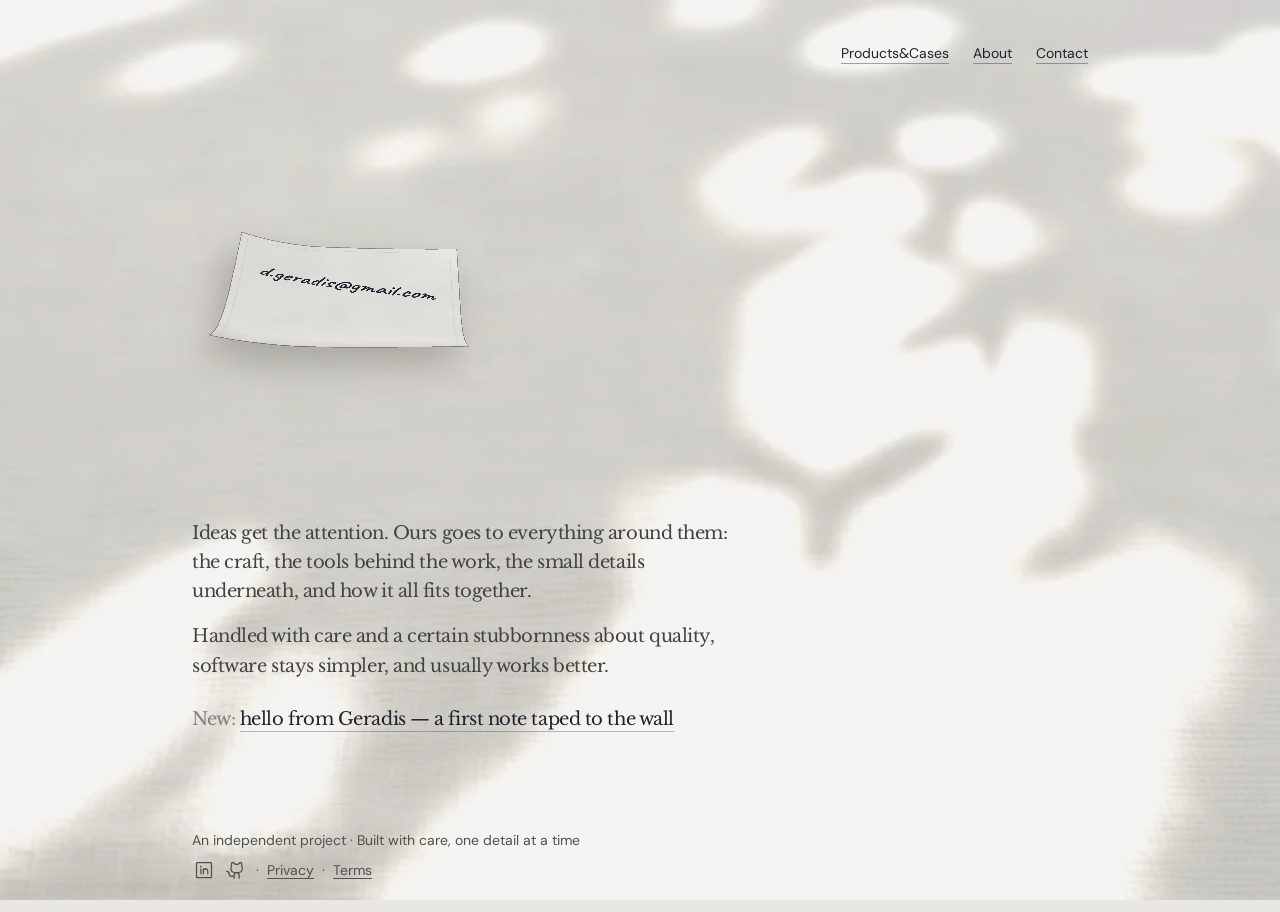
==== index.html @ 7a2f4937 "Update index.html" ====
<!DOCTYPE html>
<html lang="en">
<head>
  <meta charset="utf-8">
  <meta name="viewport" content="width=device-width, initial-scale=1, viewport-fit=cover">
  <meta name="color-scheme" content="light">
  <meta name="description" content="Geradis — an independent project. Our interest is in everything around the idea: the craft, the tools, the details underneath, and how it all fits together.">
  <title>Geradis</title>
  <meta property="og:title" content="Geradis">
  <meta property="og:description" content="An independent project. Our interest is in everything around the idea: the craft, the tools, the details underneath, and how it all fits together.">
  <meta property="og:type" content="website">
  <meta property="og:site_name" content="Geradis">
  <meta property="og:image" content="assets/img/ogimage.png">
  <meta property="og:image:width" content="1200">
  <meta property="og:image:height" content="630">
  <meta name="twitter:card" content="summary_large_image">
  <meta name="twitter:title" content="Geradis">
  <meta name="twitter:description" content="An independent project. Our interest is in everything around the idea: the craft, the tools, the details underneath, and how it all fits together.">
  <meta name="twitter:image" content="assets/img/ogimage.png">
  <link rel="icon" href="favicon.ico" sizes="16x16 32x48">
  <link rel="icon" href="assets/img/favicon-32.png" sizes="32x32">
  <link rel="icon" href="assets/img/favicon-16.png" sizes="16x16">
  <link rel="apple-touch-icon" href="assets/img/apple-touch-icon.png" sizes="180x180">
  <link rel="preload" as="image" href="assets/img/cloth.webp">
  <style>
    /* ---------- Fonts (self-hosted) ---------- */
    @font-face { font-family: 'DM Sans'; src: url('assets/fonts/dm-sans-400.woff2') format('woff2'); font-weight: 400; font-style: normal; font-display: swap; }
    @font-face { font-family: 'DM Sans'; src: url('assets/fonts/dm-sans-500.woff2') format('woff2'); font-weight: 500; font-style: normal; font-display: swap; }
    @font-face { font-family: 'DM Sans'; src: url('assets/fonts/dm-sans-600.woff2') format('woff2'); font-weight: 600; font-style: normal; font-display: swap; }
    @font-face { font-family: 'DM Sans'; src: url('assets/fonts/dm-sans-700.woff2') format('woff2'); font-weight: 700; font-style: normal; font-display: swap; }
    @font-face { font-family: 'Libre Baskerville'; src: url('assets/fonts/libre-baskerville-400.woff2') format('woff2'); font-weight: 400; font-style: normal; font-display: swap; }
    @font-face { font-family: 'Libre Baskerville'; src: url('assets/fonts/libre-baskerville-700.woff2') format('woff2'); font-weight: 700; font-style: normal; font-display: swap; }
    @font-face { font-family: 'Caveat'; src: url('assets/fonts/caveat-600.woff2') format('woff2'); font-weight: 600; font-style: normal; font-display: swap; }
    @font-face { font-family: 'Caveat'; src: url('assets/fonts/caveat-700.woff2') format('woff2'); font-weight: 700; font-style: normal; font-display: swap; }

    /* ---------- Theme tokens ---------- */
    :root {
      --ink: #1c252d;
      --muted: #41453f;
      --fine: #4e524b;
      --link: #185ba2;
      --surface: #e9e7e2;
      --sans: 'DM Sans', -apple-system, system-ui, sans-serif;
      --serif: 'Libre Baskerville', Georgia, serif;
      --hand: 'Caveat', 'Segoe Script', cursive;
    }
    /* ---------- Base ---------- */
    * { box-sizing: border-box; margin: 0; padding: 0; }
    html { height: 100%; }
    body {
      min-height: 100dvh;
      font-family: var(--sans);
      color: var(--ink);
      background: var(--surface);
      -webkit-font-smoothing: antialiased;
    }
    .sr-only {
      position: absolute; width: 1px; height: 1px; padding: 0; margin: -1px;
      overflow: hidden; clip: rect(0 0 0 0); white-space: nowrap; border: 0;
    }

    /* ---------- Wall background ---------- */
    .wall-bg {
      position: fixed; inset: 0; z-index: -1;
      background: var(--surface);
      opacity: 0;
      transition: opacity 2.4s ease-in-out;
    }
    body.ready .wall-bg { opacity: 1; }
    .wall-img {
      position: absolute; inset: 0; width: 100%; height: 100%;
      object-fit: cover; object-position: 50% center;
      filter: blur(.5px);
      animation: wall-drift 46s ease-in-out infinite alternate;
    }
    .wall-tint {
      position: absolute; inset: 0;
      background: linear-gradient(rgba(255, 252, 246, .15), rgba(255, 252, 246, .15));
    }
    @keyframes wall-drift {
      from { transform: scale(1.015); }
      to { transform: scale(1.055); }
    }
    @media (prefers-reduced-motion: reduce) {
      .wall-bg { transition: none; opacity: 1; }
      .wall-img { animation: none; }
    }

    /* ---------- Page frame ---------- */
    .page {
      display: flex; flex-direction: column; min-height: 100dvh;
      width: min(1172px, 70%); margin: 0 auto;
      padding-bottom: max(30px, env(safe-area-inset-bottom));
    }
    header { padding-top: max(32px, env(safe-area-inset-top)); }
    nav { display: flex; justify-content: flex-end; align-items: center; gap: 24px; font-size: 14px; }

    /* animated underline links */
    .animated-link {
      color: inherit; text-decoration: none;
      display: inline-flex; min-height: 44px; align-items: center;
    }
    .animated-link > span:first-child {
      padding-bottom: 2px;
      background-image: linear-gradient(currentColor, currentColor),
                        linear-gradient(color-mix(in srgb, currentColor 40%, transparent), color-mix(in srgb, currentColor 40%, transparent));
      background-size: 0% 1px, 100% 1px;
      background-position: right bottom, right bottom;
      background-repeat: no-repeat;
      transition: background-size .25s ease, background-position .25s ease;
    }
    .animated-link:hover > span:first-child, .animated-link:focus-visible > span:first-child {
      background-size: 100% 1px, 100% 1px;
      background-position: left bottom, left bottom;
    }
    .animated-link:focus-visible { outline: 2px solid var(--link); outline-offset: 4px; }

    main { margin: auto 0; padding: 96px 0; }

    /* ---------- Napkin (WebGL procedural cloth) ---------- */
    .napkin {
      position: relative;
      display: block;
      width: clamp(267.3px, 21.8vw, 366.3px);
      aspect-ratio: 1;
      margin: 0 0 clamp(48px, 7.5vh, 80px) 12px;
      padding: 0;
      border: 0;
      background: none;
      font: inherit;
      cursor: grab;
      -webkit-tap-highlight-color: transparent;
    }
    .napkin:active { cursor: grabbing; }
    .napkin:focus-visible { outline: 2px solid var(--link); outline-offset: 4px; }
    .napkin-canvas {
      position: absolute; inset: 0;
      width: 100%; height: 100%;
      display: block;
      opacity: 0;
      transition: opacity .8s ease;
      filter: drop-shadow(-10px 16px 18px rgba(48, 42, 36, .26));
    }
    .napkin[data-scene="ready"] .napkin-canvas { opacity: 1; }
    .napkin-fallback {
      display: none;
      position: absolute; inset: 8%;
      background: #f7f4ec;
      box-shadow: -10px 14px 22px rgba(48, 42, 36, .18);
      font-family: var(--hand);
      font-weight: 600;
      font-size: 30px;
      color: #241f1c;
      place-items: center;
      text-align: center;
      line-height: 1.1;
    }
    .napkin[data-scene="unavailable"] .napkin-fallback { display: grid; }
    .napkin-tooltip {
      position: absolute;
      left: 50%;
      top: calc(100% + 6px);
      transform: translate(-50%, 0) scale(0.94);
      transform-origin: 50% 0;
      opacity: 0;
      pointer-events: none;
      white-space: nowrap;
      background: rgba(28, 25, 22, .92);
      color: #faf7f2;
      font-family: -apple-system, 'Segoe UI', Roboto, 'Helvetica Neue', Arial, sans-serif;
      font-size: 12px;
      line-height: 1;
      padding: 5px 8px;
      border-radius: 4px;
      transition: transform .18s ease, opacity .18s ease;
      z-index: 5;
    }
    .napkin-tooltip.show { transform: translate(-50%, 0) scale(1); opacity: 1; }
    
    /* Contact — копирование email + тултип */
    #contact-copy { position: relative; }
    .contact-tooltip {
      position: absolute;
      top: calc(100% + 6px);
      right: 0;
      transform: translateY(-4px) scale(0.94);
      transform-origin: 100% 0;
      opacity: 0;
      pointer-events: none;
      white-space: nowrap;
      background: rgba(28, 25, 22, .92);
      color: #faf7f2;
      font-family: -apple-system, 'Segoe UI', Roboto, 'Helvetica Neue', Arial, sans-serif;
      font-size: 12px;
      line-height: 1;
      padding: 5px 8px;
      border-radius: 4px;
      transition: transform .18s ease, opacity .18s ease;
      z-index: 5;
    }
    .contact-tooltip.show { transform: translateY(0) scale(1); opacity: 1; }

    /* ---------- Intro ---------- */
    .intro {
      max-width: 550px;
      font-family: var(--serif);
      font-size: 16px; line-height: 1.625; letter-spacing: -.025em;
      color: var(--muted);
      display: grid; gap: 16px;
      text-wrap: pretty;
    }
    /* .lead-off — верхний абзац скрыт, но его место зарезервировано: нижний абзац не сдвигается */
    .intro > .lead-off { visibility: hidden; }
    .new-line {
      margin-top: 24px; max-width: 32rem;
      font-family: var(--serif);
      font-size: 16px; line-height: 1.625; letter-spacing: -.025em;
      color: var(--ink);
    }
    .new-label { opacity: .5; }
    .reveal-link {
      color: var(--ink); text-decoration: none;
      padding-bottom: 2px;
      background-image: linear-gradient(currentColor, currentColor),
                        linear-gradient(color-mix(in srgb, currentColor 30%, transparent), color-mix(in srgb, currentColor 30%, transparent));
      background-size: 0% 1px, 100% 1px;
      background-position: right bottom, right bottom;
      background-repeat: no-repeat;
      -webkit-box-decoration-break: clone; box-decoration-break: clone;
      transition: background-size .2s ease, background-position .2s ease;
    }
    .reveal-link:hover, .reveal-link:focus-visible {
      background-size: 100% 1px, 100% 1px;
      background-position: left bottom, left bottom;
    }
    .reveal-link:focus-visible { outline: 2px solid var(--link); outline-offset: 4px; }

    /* ---------- Footer ---------- */
    footer { font-size: 12px; color: var(--fine); }
    .footer-line { max-width: 900px; line-height: 1.45; text-wrap: pretty; }
    .footer-links {
      margin-top: 8px; display: flex; flex-wrap: wrap; align-items: center;
      column-gap: 8px; row-gap: 4px; line-height: 1.45;
    }
    .social { display: flex; align-items: center; gap: 8px; }
    .social a {
      display: inline-flex; width: 24px; height: 24px;
      align-items: center; justify-content: center;
      color: inherit; transition: color .2s ease;
    }
    .social a:hover { color: var(--link); }
    .social a:focus-visible { outline: 2px solid var(--link); outline-offset: 2px; border-radius: 3px; }
    .social svg { width: 20px; height: 20px; }
    .footer-links a { color: inherit; text-underline-offset: 3px; -webkit-tap-highlight-color: transparent; }
    .footer-links a:hover { text-decoration: underline; }
    .footer-links a:focus-visible { outline: 2px solid var(--link); outline-offset: 4px; border-radius: 3px; }
    .sep { user-select: none; }

    /* ---------- Mobile ---------- */
    @media (max-width: 700px) {
      .page {
        width: auto;
        margin-left: max(26px, env(safe-area-inset-left));
        margin-right: max(26px, env(safe-area-inset-right));
      }
      main { padding: 128px 0; }
      .napkin { width: 267.3px; margin-left: 5px; margin-bottom: 52px; }
    }
    @media (min-width: 640px) {
      .intro, .new-line { font-size: 18px; }
      footer { font-size: 14px; }
    }
  </style>
</head>
<body>
  <div class="wall-bg" aria-hidden="true">
    <img class="wall-img" src="assets/img/cloth.webp" alt="">
    <div class="wall-tint"></div>
  </div>

  <div class="page">
    <header>
      <nav aria-label="Main navigation">
        <a class="animated-link" href="#products"><span>Products&amp;Cases</span></a>
        <a class="animated-link" href="#about"><span>About</span></a>
        <a class="animated-link" href="#" id="contact-copy" aria-label="Скопировать d.geradis@gmail.com в буфер обмена">
          <span>Contact</span>
          <span class="contact-tooltip" role="status" aria-live="polite">email скопирован в буфер обмена</span></a>
      </nav>
    </header>

    <main>
      <h1 class="sr-only">Geradis</h1>
      <button class="napkin" id="napkin" type="button" aria-label="Geradis, handwritten on a white napkin on the table — activate to copy d.geradis@gmail.com">
        <canvas class="napkin-canvas" aria-hidden="true"></canvas>
        <span class="napkin-fallback" aria-hidden="true"><span>d.geradis<br>@gmail.com</span></span>
        <span class="napkin-tooltip" role="status" aria-live="polite">email скопирован в буфер обмена</span>
      </button>

      <div class="intro">
        <p>Ideas get the attention. Ours goes to everything around them: the craft, the tools behind the work, the small details underneath, and how it all fits together.</p>
        <p>Handled with care and a certain stubbornness about quality, software stays simpler, and usually works better.</p>
      </div>
      <p class="new-line">
        <span class="new-label">New:</span>
        <a class="reveal-link" href="#">hello from Geradis — a first note taped to the wall</a>
      </p>
    </main>

    <footer>
      <p class="footer-line">
        <span>An independent project</span><span class="sep" aria-hidden="true">&nbsp;·&nbsp;</span><span>Built with care, one detail at a time</span>
      </p>
      <div class="footer-links">
        <div class="social">
          <a href="#" aria-label="LinkedIn" title="LinkedIn">
            <svg viewBox="0 0 256 256" fill="currentColor" aria-hidden="true" focusable="false"><path d="M216,24H40A16,16,0,0,0,24,40V216a16,16,0,0,0,16,16H216a16,16,0,0,0,16-16V40A16,16,0,0,0,216,24Zm0,192H40V40H216V216ZM96,112v64a8,8,0,0,1-16,0V112a8,8,0,0,1,16,0Zm88,28v36a8,8,0,0,1-16,0V140a20,20,0,0,0-40,0v36a8,8,0,0,1-16,0V112a8,8,0,0,1,15.79-1.78A36,36,0,0,1,184,140ZM100,84A12,12,0,1,1,88,72,12,12,0,0,1,100,84Z"/></svg>
          </a>
          <a href="#" aria-label="GitHub" title="GitHub">
            <svg viewBox="0 0 256 256" fill="currentColor" aria-hidden="true" focusable="false"><path d="M208.31,75.68A59.78,59.78,0,0,0,202.93,28,8,8,0,0,0,196,24a59.75,59.75,0,0,0-48,24H124A59.75,59.75,0,0,0,76,24a8,8,0,0,0-6.93,4,59.78,59.78,0,0,0-5.38,47.68A58.14,58.14,0,0,0,56,104v8a56.06,56.06,0,0,0,48.44,55.47A39.8,39.8,0,0,0,96,192v8H72a24,24,0,0,1-24-24A40,40,0,0,0,8,136a8,8,0,0,0,0,16,24,24,0,0,1,24,24,40,40,0,0,0,40,40H96v16a8,8,0,0,0,16,0V192a24,24,0,0,1,48,0v40a8,8,0,0,0,16,0V192a39.8,39.8,0,0,0-8.44-24.53A56.06,56.06,0,0,0,216,112v-8A58.14,58.14,0,0,0,208.31,75.68ZM200,112a40,40,0,0,1-40,40H112a40,40,0,0,1-40-40v-8a41.74,41.74,0,0,1,6.9-22.48A8,8,0,0,0,80,73.83a43.81,43.81,0,0,1,.79-33.58,43.88,43.88,0,0,1,32.32,20.06A8,8,0,0,0,119.82,64h32.35a8,8,0,0,0,6.74-3.69,43.87,43.87,0,0,1,32.32-20.06A43.81,43.81,0,0,1,192,73.83a8.09,8.09,0,0,0,1,7.65A41.72,41.72,0,0,1,200,104Z"/></svg>
          </a>
        </div>
        <span class="sep" aria-hidden="true">·</span>
        <a href="#">Privacy</a>
        <span class="sep" aria-hidden="true">·</span>
        <a href="#">Terms</a>
      </div>
    </footer>
  </div>

  <script>
    // Reveal the wall scene once the page is ready.
    window.addEventListener('load', () => document.body.classList.add('ready'));
    setTimeout(() => document.body.classList.add('ready'), 1200); // fallback

    // Hidden channel.
    console.log(
      '%c      ██████╗     \n' +
      '     ██╔════╝     \n' +
      '     ██║  ███╗    \n' +
      '     ██║   ██║    \n' +
      '     ╚██████╔╝    \n' +
      '      ╚═════╝     \n' +
      '%c\n' +
      'GERADIS // hidden channel\n\n' +
      '> You found the note behind the wallpaper.\n\n' +
      'Curious about craft, tools, and details?\n' +
      'Say hi: d.geradis@gmail.com\n' +
      'Extra credit if you bring something you built.\n',
      'color: #b8862b; font-family: monospace; font-size: 14px; line-height: 1;',
      'font-family: monospace; font-size: 12px;'
    );

    // Napkin — faithful port of the unreallabs wall-note physics (Rc in scene.js):
    // two-layer gust scheduler + bend/twist/poke damped springs + CPU cantilever
    // vertex deformation (48x32 grid, computeVertexNormals each frame).
    (() => {
      const btn = document.getElementById('napkin');
      const canvas = btn && btn.querySelector('.napkin-canvas');
      const tip = btn && btn.querySelector('.napkin-tooltip');
      if (!btn || !canvas || !tip) return;

      const EMAIL = 'd.geradis@gmail.com';
      const reduceMotion = window.matchMedia('(prefers-reduced-motion: reduce)').matches;
      const gl = canvas.getContext('webgl', { alpha: true, antialias: true, premultipliedAlpha: false });
      if (!gl) { btn.dataset.scene = 'unavailable'; return; }

      try {
        // ---- shaders --------------------------------------------------------
        const VERT = `
          uniform mat4 uMVP;
          uniform mat4 uModel;
          attribute vec3 aPos;
          attribute vec2 aUv;
          attribute vec3 aNrm;
          varying vec2 vUv;
          varying vec3 vNormal;
          varying float vHeight;
          void main() {
            vUv = aUv;
            vHeight = aPos.z;
            vec3 n = normalize(vec3(aNrm.x / 1.30, aNrm.y, aNrm.z)); // компенсация растяжения по x
            vNormal = normalize(mat3(uModel) * n);
            vec3 pos = aPos;
            pos.x *= 1.30; // компенсация ракурса: салфетка квадратная
            gl_Position = uMVP * vec4(pos, 1.0);
          }
        `;
        const FRAG = `
          precision highp float;
          uniform sampler2D uText;
          uniform vec3 uLight;
          varying vec2 vUv;
          varying vec3 vNormal;
          varying float vHeight;

          float hash(vec2 p) { return fract(sin(dot(p, vec2(127.1, 311.7))) * 43758.5453); }
          float vnoise(vec2 p) {
            vec2 i = floor(p), f = fract(p);
            vec2 q = f * f * (3.0 - 2.0 * f);
            return mix(mix(hash(i), hash(i + vec2(1.0, 0.0)), q.x),
                       mix(hash(i + vec2(0.0, 1.0)), hash(i + vec2(1.0, 1.0)), q.x), q.y);
          }

          void main() {
            vec3 base = vec3(0.972, 0.966, 0.952);
            // плотная бумага: плавные разводы волокон — сглаженный шум без сетки
            // (высокочастотные «нити» sin(850) алиасили и выглядели как тюль)
            base *= 0.982 + 0.020 * vnoise(vUv * 6.5) + 0.013 * vnoise(vUv * 16.0 + 37.2);
            base -= 0.008 * vnoise(vUv * 90.0 + 11.3);
            // подшитый край с одной строчкой
            float ed = min(min(vUv.x, 1.0 - vUv.x), min(vUv.y, 1.0 - vUv.y));
            base *= 1.0 - 0.07 * smoothstep(0.0022, 0.0008, abs(ed - 0.033));
            // освещение
            vec3 N = normalize(vNormal);
            vec3 L = normalize(uLight);
            float diff = max(dot(N, L), 0.0);
            float shade = 0.60 + 0.34 * diff + 0.10 * clamp(vHeight * 8.0, -0.6, 0.6);
            vec3 col = base * shade;
            col += vec3(0.02) * pow(max(dot(reflect(-L, N), vec3(0.0, 0.0, 1.0)), 0.0), 24.0);
            // рукописный текст
            vec4 ink = texture2D(uText, vUv);
            col = mix(col, ink.rgb, ink.a);
            gl_FragColor = vec4(col, 1.0);
          }
        `;
        function compile(type, src) {
          const s = gl.createShader(type);
          gl.shaderSource(s, src);
          gl.compileShader(s);
          if (!gl.getShaderParameter(s, gl.COMPILE_STATUS)) throw new Error(gl.getShaderInfoLog(s));
          return s;
        }
        const prog = gl.createProgram();
        gl.attachShader(prog, compile(gl.VERTEX_SHADER, VERT));
        gl.attachShader(prog, compile(gl.FRAGMENT_SHADER, FRAG));
        gl.linkProgram(prog);
        if (!gl.getProgramParameter(prog, gl.LINK_STATUS)) throw new Error(gl.getProgramInfoLog(prog));
        gl.useProgram(prog);

        // ---- геометрия: сетка 48x32, как PlaneGeometry(1,1,48,32) в оригинале --
        const NX = 48, NY = 32;
        const V = (NX + 1) * (NY + 1);
        const T = new Float32Array(V * 2);   // координаты покоя
        const UV = new Float32Array(V * 2);
        let k = 0;
        for (let j = 0; j <= NY; j++) {
          for (let i = 0; i <= NX; i++) {
            const x = i / NX - 0.5, y = 0.5 - j / NY;
            T[k] = x; UV[k++] = x + 0.5;
            T[k] = y; UV[k++] = y + 0.5;
          }
        }
        const idx = new Uint16Array(NX * NY * 6);
        k = 0;
        for (let j = 0; j < NY; j++) {
          for (let i = 0; i < NX; i++) {
            const a = j * (NX + 1) + i, b = a + 1, c = a + NX + 1, d = c + 1;
            idx[k++] = a; idx[k++] = c; idx[k++] = b;
            idx[k++] = b; idx[k++] = c; idx[k++] = d;
          }
        }
        // микрорельеф покоя: гладкий value-noise ±0.008 — лежащая ткань не бывает
        // идеально плоской, но и не держит замороженных завитков (как на оригинале:
        // покой почти плоский, вся динамика — в порывах)
        const RZ = new Float32Array(V);
        {
          const hsh = (ix, iy) => { const n = Math.sin(ix * 127.1 + iy * 311.7) * 43758.5453; return n - Math.floor(n); };
          for (let v = 0; v < V; v++) {
            const gx = (T[v * 2] + 0.5) * 2.4, gy = (T[v * 2 + 1] + 0.5) * 2.4;
            const ix = Math.floor(gx), iy = Math.floor(gy);
            const fx = gx - ix, fy = gy - iy;
            const sx = fx * fx * (3 - 2 * fx), sy = fy * fy * (3 - 2 * fy);
            const a00 = hsh(ix, iy), a10 = hsh(ix + 1, iy), a01 = hsh(ix, iy + 1), a11 = hsh(ix + 1, iy + 1);
            const n1 = a00 + (a10 - a00) * sx + (a01 - a00) * sy + (a00 - a10 - a01 + a11) * sx * sy;
            const gx2 = (T[v * 2] + 0.5) * 5.3, gy2 = (T[v * 2 + 1] + 0.5) * 5.3;
            const ix2 = Math.floor(gx2), iy2 = Math.floor(gy2);
            const fx2 = gx2 - ix2, fy2 = gy2 - iy2;
            const sx2 = fx2 * fx2 * (3 - 2 * fx2), sy2 = fy2 * fy2 * (3 - 2 * fy2);
            const b00 = hsh(ix2 + 7.3, iy2 + 3.1), b10 = hsh(ix2 + 8.3, iy2 + 3.1), b01 = hsh(ix2 + 7.3, iy2 + 4.1), b11 = hsh(ix2 + 8.3, iy2 + 4.1);
            const n2 = b00 + (b10 - b00) * sx2 + (b01 - b00) * sy2 + (b00 - b10 - b01 + b11) * sx2 * sy2;
            RZ[v] = (n1 - 0.5) * 0.012 + (n2 - 0.5) * 0.006;
          }
        }
        const dynBuf = gl.createBuffer(); // [x,y,z, nx,ny,nz] × V, обновляется каждый кадр
        gl.bindBuffer(gl.ARRAY_BUFFER, dynBuf);
        gl.bufferData(gl.ARRAY_BUFFER, V * 6 * 4, gl.DYNAMIC_DRAW);
        const uvBuf = gl.createBuffer();
        gl.bindBuffer(gl.ARRAY_BUFFER, uvBuf);
        gl.bufferData(gl.ARRAY_BUFFER, UV, gl.STATIC_DRAW);
        gl.bindBuffer(gl.ELEMENT_ARRAY_BUFFER, gl.createBuffer());
        gl.bufferData(gl.ELEMENT_ARRAY_BUFFER, idx, gl.STATIC_DRAW);
        const aPos = gl.getAttribLocation(prog, 'aPos');
        const aUv = gl.getAttribLocation(prog, 'aUv');
        const aNrm = gl.getAttribLocation(prog, 'aNrm');
        gl.bindBuffer(gl.ARRAY_BUFFER, dynBuf);
        gl.enableVertexAttribArray(aPos);
        gl.vertexAttribPointer(aPos, 3, gl.FLOAT, false, 24, 0);
        gl.enableVertexAttribArray(aNrm);
        gl.vertexAttribPointer(aNrm, 3, gl.FLOAT, false, 24, 12);
        gl.bindBuffer(gl.ARRAY_BUFFER, uvBuf);
        gl.enableVertexAttribArray(aUv);
        gl.vertexAttribPointer(aUv, 2, gl.FLOAT, false, 8, 0);

        // ---- матрицы (column-major) ------------------------------------------
        const M = {
          mul(a, b) {
            const r = new Float32Array(16);
            for (let c = 0; c < 4; c++) for (let i = 0; i < 4; i++)
              r[c * 4 + i] = a[i] * b[c * 4] + a[4 + i] * b[c * 4 + 1] + a[8 + i] * b[c * 4 + 2] + a[12 + i] * b[c * 4 + 3];
            return r;
          },
          perspective(fovY, aspect, near, far) {
            const f = 1 / Math.tan(fovY / 2), n = 1 / (near - far);
            return new Float32Array([f / aspect, 0, 0, 0, 0, f, 0, 0, 0, 0, (far + near) * n, -1, 0, 0, 2 * far * near * n, 0]);
          },
          rotX(a) { const c = Math.cos(a), s = Math.sin(a); return new Float32Array([1, 0, 0, 0, 0, c, s, 0, 0, -s, c, 0, 0, 0, 0, 1]); },
          rotZ(a) { const c = Math.cos(a), s = Math.sin(a); return new Float32Array([c, s, 0, 0, -s, c, 0, 0, 0, 0, 1, 0, 0, 0, 0, 1]); },
          trans(x, y, z) { return new Float32Array([1, 0, 0, 0, 0, 1, 0, 0, 0, 0, 1, 0, x, y, z, 1]); }
        };
        // ракурс как на рефе: салфетка лежит на поверхности, камера под углом
        const model = M.mul(M.rotX(-0.75), M.rotZ(-0.06));
        const mvp = M.mul(M.perspective(22 * Math.PI / 180, 1, 0.1, 10),
                    M.mul(M.trans(0, 0, -4.0), M.mul(M.trans(0, 0.02, 0), model)));

        const U = {
          mvp: gl.getUniformLocation(prog, 'uMVP'),
          model: gl.getUniformLocation(prog, 'uModel'),
          text: gl.getUniformLocation(prog, 'uText'),
          light: gl.getUniformLocation(prog, 'uLight')
        };
        gl.uniformMatrix4fv(U.mvp, false, mvp);
        gl.uniformMatrix4fv(U.model, false, model);
        gl.uniform3f(U.light, -0.45, 0.60, 0.66);
        gl.uniform1i(U.text, 0);

        const posArr = new Float32Array(V * 6);
        let raf = 0, lastT = 0, alarm = 0, t0 = 0;

        // ---- текстура надписи: одна строка под углом, шариковая ручка ----------
        function uploadTextTexture() {
          const S = 1024;
          const c = document.createElement('canvas');
          c.width = c.height = S;
          const x = c.getContext('2d');
          x.clearRect(0, 0, S, S);
          const TXT = 'd.geradis@gmail.com';
          // размер: строка занимает ~80% ширины салфетки
          let size = 112;
          x.font = `600 ${size}px Caveat, cursive`;
          size = Math.floor(size * 820 / x.measureText(TXT).width);
          x.font = `600 ${size}px Caveat, cursive`;
          // как на рефе: от левого верхнего угла вниз-вправо, одним росчерком
          x.save();
          x.translate(112, 262);
          x.rotate(9.5 * Math.PI / 180);
          x.textBaseline = 'middle';
          x.textAlign = 'left';
          // шариковая ручка: плотные чернила с холодным оттенком,
          // два добивочных прохода дают неровное отложение по краям штриха
          x.fillStyle = 'rgba(27, 29, 38, 0.93)';
          x.fillText(TXT, 0, 0);
          x.fillStyle = 'rgba(27, 29, 38, 0.30)';
          x.fillText(TXT, 0.8, -0.7);
          x.fillText(TXT, -0.7, 0.9);
          x.restore();
          // отложение чернил: зерно по штриху + редкие капли и микропропуски
          const img = x.getImageData(0, 0, S, S), d = img.data;
          let seed = 99;
          const rnd = () => (seed = (seed * 1664525 + 1013904223) >>> 0) / 4294967296;
          for (let i = 0; i < d.length; i += 4) {
            const a = d[i + 3];
            if (a > 40) {
              const f = rnd();
              if (f < 0.012) d[i + 3] = Math.min(255, a * 1.7 + 30);      // капля
              else if (f < 0.026) d[i + 3] = a * 0.34;                    // микропропуск
              else d[i + 3] = a * (0.9 + rnd() * 0.2);                    // зерно нажима
            }
          }
          x.putImageData(img, 0, 0);
          const tex = gl.createTexture();
          gl.activeTexture(gl.TEXTURE0);
          gl.bindTexture(gl.TEXTURE_2D, tex);
          gl.pixelStorei(gl.UNPACK_FLIP_Y_WEBGL, true);
          gl.texImage2D(gl.TEXTURE_2D, 0, gl.RGBA, gl.RGBA, gl.UNSIGNED_BYTE, c);
          gl.texParameteri(gl.TEXTURE_2D, gl.TEXTURE_MIN_FILTER, gl.LINEAR);
          gl.texParameteri(gl.TEXTURE_2D, gl.TEXTURE_MAG_FILTER, gl.LINEAR);
          gl.texParameteri(gl.TEXTURE_2D, gl.TEXTURE_WRAP_S, gl.CLAMP_TO_EDGE);
          gl.texParameteri(gl.TEXTURE_2D, gl.TEXTURE_WRAP_T, gl.CLAMP_TO_EDGE);
        }

        // ---- размер ------------------------------------------------------------
        function resize() {
          const dpr = Math.min(2, window.devicePixelRatio || 1);
          const w = Math.max(1, Math.round(btn.clientWidth * dpr));
          if (canvas.width !== w) { canvas.width = w; canvas.height = w; }
          gl.viewport(0, 0, canvas.width, canvas.height);
          if (btn.dataset.scene === 'ready') wake();
        }
        new ResizeObserver(resize).observe(btn);
        resize();

        // ---- физика: точный порт салфетки unreallabs (Rc из scene.js) ----------
        // два слоя порывов: собственный (быстрый) + настенный (медленный, вес 0.5),
        // пружины bend/twist/poke, подшаги до 120 Гц, cantilever-деформация на CPU
        let seed = 143;
        const rnd = () => (seed = (seed * 1664525 + 1013904223) >>> 0) / 4294967296;
        const wall = { time: 0, nextGust: 1.6, gustStart: -10, duration: 1, strength: 0, direction: 0, bend: 0, bendVel: 0, twist: 0, twistVel: 0 };
        const own = { time: 0, nextGust: 0.8, start: -10, duration: 1, strength: 0, direction: 0, bend: 0, bendVel: 0, twist: 0, twistVel: 0 };
        const hover = { x: 0, y: 0, tx: 0, ty: 0, amount: 0, target: 0 };
        const poke = { x: 0, y: 0, amount: 0, target: 0, vel: 0 };

        function step(dt, now) {
          const rm = reduceMotion;
          const rh = rm ? 1 : 1 - Math.exp(-dt * 14);
          hover.x += (hover.tx - hover.x) * rh;
          hover.y += (hover.ty - hover.y) * rh;
          hover.amount += (hover.target - hover.amount) * rh;
          if (!rm) {
            own.time = (now - t0) / 1000; // wall-clock: будильник порыва срабатывает и после сна
            wall.time = own.time;
            if (own.time >= own.nextGust) {
              own.start = own.time;
              own.duration = 1.5 + rnd() * 0.9;
              own.strength = 0.65 + rnd() * 0.3;
              own.direction = rnd() * 2 - 1;
              own.nextGust = own.time + own.duration + 2 + rnd() * 2;
            }
            if (wall.time >= wall.nextGust) {
              wall.gustStart = wall.time;
              wall.duration = 3.5 + rnd() * 2.5;
              wall.strength = 0.25 + rnd() * 0.35;
              wall.direction = -0.8 + rnd() * 1.2;
              wall.nextGust = wall.time + 9 + rnd() * 8;
            }
          }
          const po = Math.min(1, Math.max(0, (own.time - own.start) / own.duration));
          const oa = rm ? 0 : own.strength * Math.sin(po * Math.PI) ** 2;
          const pw = Math.min(1, Math.max(0, (wall.time - wall.gustStart) / wall.duration));
          const wa = rm ? 0 : wall.strength * Math.sin(pw * Math.PI) ** 2;
          const steps = Math.max(1, Math.ceil(dt * 120)), h = dt / steps;
          for (let i = 0; i < steps; i++) {
            if (!rm) {
              own.bendVel += ((oa + wall.bend * 0.5 - own.bend) * 75 - own.bendVel * 6) * h;
              own.bend += own.bendVel * h;
              own.twistVel += ((oa * own.direction + wall.twist * 0.5 - own.twist) * 110 - own.twistVel * 5.5) * h;
              own.twist += own.twistVel * h;
              wall.bendVel += ((wa - wall.bend) * 90 - wall.bendVel * 7.5) * h;
              wall.bend += wall.bendVel * h;
              wall.twistVel += ((wa * wall.direction - wall.twist) * 135 - wall.twistVel * 6.5) * h;
              wall.twist += wall.twistVel * h;
            }
            poke.vel += ((poke.target - poke.amount) * 200 - poke.vel * 24) * h;
            poke.amount += poke.vel * h;
            if (poke.amount < 0) { poke.amount = 0; poke.vel = 0; }
          }
          if (poke.target === 0 && poke.amount < 0.001 && Math.abs(poke.vel) < 0.01) { poke.amount = 0; poke.vel = 0; }
        }

        // деформация: кантилевер нижней половины + заворот верхних углов +
        // заворот левой кромки + статичный рельеф покоя — формулы оригинала 1:1
        function deform() {
          const hA = hover.amount;
          const yA = Math.min(poke.amount, 1);
          const wTop = hA * (0.35 + 0.65 * (0.5 - hover.y));   // вес изгиба от курсора
          const wTwist = hA * (0.5 + hover.y);                 // вес заворота углов
          const pTop = yA * (0.35 + 0.65 * (0.5 - poke.y));
          const pTwist = yA * (0.5 + poke.y);
          const lx = hover.x * 2;
          const w = poke.x * 2;
          const E = 1 - Math.max(hA, yA) * 0.6;                // прижал рукой — ветер не поднимает
          const D = own.bend * E;
          const O = own.twist * E;
          for (let v = 0; v < V; v++) {
            const tx = T[v * 2], ty = T[v * 2 + 1];
            const r = Math.pow(0.5 - ty, 1.7);                 // спад к нижней кромке
            const i2 = Math.max(0, -ty);                       // свободная длина от середины вниз
            const f = tx < 0 ? -1 : 1;
            // основная дуга: в покое ткань лежит почти плоско (0.012), порывы поднимают
            // нижнюю половину кантилевером (кривизна до ~2.5), твист наклоняет фронт
            const a = Math.max(0.008, 0.012 + wTop * 1.04 * (1 + lx * tx * 1.6)
              + pTop * 1.8 * (1 + w * tx * 1.6) + D * 2.3 + O * tx * 0.9);
            const c = a * i2;
            const u = i2 - Math.sin(c) / a;                    // укорочение хорды (подъём кромки)
            const d = (1 - Math.cos(c)) / a;                   // вылет из плоскости
            // заворот верхних углов: зона спит в покое, оживает в порыве и под курсором
            const p = Math.max(0, (Math.abs(tx) - 0.095) * 0.8 + (ty - 0.5) * 0.6);
            const m2 = (f < 0 ? 0.16 : 0.13) + D * 0.65 - f * O * 0.45
              + wTwist * 2.2 * Math.max(0, (f * lx - 0.2) / 0.8)
              + pTwist * 3.2 * Math.max(0, (f * w - 0.2) / 0.8);
            const h2 = m2 * p;
            const g = p - Math.sin(h2) / m2;
            const b2 = (1 - Math.cos(h2)) / m2;
            // заворот левой кромки: в покое едва заметен, в порыве и при нажатии растёт
            const x3 = Math.max(0, -tx - 0.12);
            const E3 = 0.22 + D * 0.65 + O * 0.3 + yA * Math.max(0, -w) * 0.45;
            const k3 = E3 * x3;
            const A3 = x3 - Math.sin(k3) / E3;
            const j3 = (1 - Math.cos(k3)) / E3;
            posArr[v * 6] = tx - f * g * 0.8 + A3;
            posArr[v * 6 + 1] = ty + r * tx * tx * 0.08 + u - g * 0.6;
            posArr[v * 6 + 2] = d + b2 + j3 + RZ[v];
          }
          // нормали по деформированной сетке
          const W1 = NX + 1;
          for (let j = 0; j <= NY; j++) {
            for (let i = 0; i <= NX; i++) {
              const v = j * W1 + i;
              const r = (i < NX ? v + 1 : v) * 6, l = (i > 0 ? v - 1 : v) * 6;
              const u = (j > 0 ? v - W1 : v) * 6, d = (j < NY ? v + W1 : v) * 6;
              const tx = posArr[r] - posArr[l], ty = posArr[r + 1] - posArr[l + 1], tz = posArr[r + 2] - posArr[l + 2];
              const ux = posArr[u] - posArr[d], uy = posArr[u + 1] - posArr[d + 1], uz = posArr[u + 2] - posArr[d + 2];
              let nx = ty * uz - tz * uy, ny = tz * ux - tx * uz, nz = tx * uy - ty * ux;
              const il = 1 / (Math.hypot(nx, ny, nz) + 1e-9);
              posArr[v * 6 + 3] = nx * il; posArr[v * 6 + 4] = ny * il; posArr[v * 6 + 5] = nz * il;
            }
          }
        }

        function draw() {
          deform();
          gl.bindBuffer(gl.ARRAY_BUFFER, dynBuf);
          gl.bufferSubData(gl.ARRAY_BUFFER, 0, posArr);
          gl.clearColor(0, 0, 0, 0);
          gl.clear(gl.COLOR_BUFFER_BIT);
          gl.drawElements(gl.TRIANGLES, idx.length, gl.UNSIGNED_SHORT, 0);
        }

        function frame(now) {
          if (!t0) { raf = requestAnimationFrame(frame); return; } // ждём ready()
          const dt = Math.min(0.05, Math.max(0.001, (now - lastT) / 1000));
          lastT = now;
          step(dt, now);
          draw();
          if (settled()) { sleep(); return; }
          raf = requestAnimationFrame(frame);
        }
        // покой: оба слоя порывов и пружины замерли, курсор ушёл
        function settled() {
          const hoverQuiet = Math.abs(hover.amount - hover.target) < 0.001
            && (hover.target === 0
              ? hover.amount < 0.001
              : (hover.x - hover.tx) * (hover.x - hover.tx) + (hover.y - hover.ty) * (hover.y - hover.ty) < 1e-5);
          return (own.time >= own.start + own.duration || reduceMotion)
            && wall.time >= wall.gustStart + wall.duration
            && Math.abs(own.bendVel) < 0.008 && Math.abs(own.twistVel) < 0.008
            && Math.abs(wall.bendVel) < 0.008 && Math.abs(wall.twistVel) < 0.008
            && poke.amount < 0.001 && Math.abs(poke.vel) < 0.01
            && hoverQuiet;
        }
        function sleep() {
          if (raf) { cancelAnimationFrame(raf); raf = 0; }
          if (reduceMotion) return;
          const wait = Math.min(own.nextGust, wall.nextGust) - own.time;
          if (wait < 0.35) { wake(); return; } // до порыва недолго — не засыпаем
          alarm = setTimeout(wake, Math.max(150, (wait - 0.12) * 1000));
        }
        function wake() {
          if (alarm) { clearTimeout(alarm); alarm = 0; }
          if (!raf) { lastT = performance.now(); raf = requestAnimationFrame(frame); }
        }
        document.addEventListener('visibilitychange', () => { if (!document.hidden) wake(); });

        // ---- указатель ---------------------------------------------------------
        function toPlane(e, dst) {
          const r = canvas.getBoundingClientRect();
          const fx = (e.clientX - r.left) / r.width;
          const fy = (e.clientY - r.top) / r.height;
          // обратная проекция камеры (fov 22°, наклон -0.75 rad) в плоскость ткани
          dst.x = Math.max(-0.5, Math.min(0.5, (fx - 0.5) * 1.196));
          const ndc = 1 - 2 * fy;
          dst.y = Math.max(-0.5, Math.min(0.5, (4 * ndc) / (3.764 - 0.682 * ndc)));
        }
        btn.addEventListener('pointermove', (e) => {
          if (reduceMotion || e.pointerType === 'touch') return;
          toPlane(e, hover);
          if (hover.amount < 0.001) { hover.x = hover.tx; hover.y = hover.ty; }
          hover.target = 1;
          wake();
        }, { passive: true });
        btn.addEventListener('pointerdown', (e) => {
          if (reduceMotion) return;
          if (e.pointerType === 'mouse' && e.button !== 0) return;
          if (!e.isPrimary) return;
          toPlane(e, poke);
          poke.target = 0.65;
          poke.vel = Math.min(24, Math.max(0, poke.vel) + 22);
          wake();
        }, { passive: true });
        function releasePoke() { if (poke.target !== 0) { poke.target = 0; wake(); } }
        btn.addEventListener('pointerup', releasePoke, { passive: true });
        btn.addEventListener('pointercancel', releasePoke, { passive: true });
        btn.addEventListener('pointerleave', () => { hover.target = 0; }, { passive: true });
        window.addEventListener('blur', () => { hover.target = 0; releasePoke(); });
        window.addEventListener('scroll', () => { hover.target = 0; }, { passive: true });

        // ---- клик: копировать email + тултип -----------------------------------
        let tipTimer = 0;
        function showTip() {
          tip.style.marginLeft = '';
          tip.classList.add('show');
          const w = tip.offsetWidth;
          const br = btn.getBoundingClientRect();
          const vl = br.left + br.width / 2 - w / 2;
          const shift = Math.max(0, 8 - vl) - Math.max(0, vl + w - innerWidth + 8);
          if (shift) tip.style.marginLeft = shift + 'px';
          clearTimeout(tipTimer);
          tipTimer = setTimeout(() => tip.classList.remove('show'), 2400);
        }
        function copyFallback() {
          const ta = document.createElement('textarea');
          ta.value = EMAIL;
          ta.style.cssText = 'position:fixed;opacity:0;pointer-events:none';
          document.body.appendChild(ta);
          ta.focus(); ta.select();
          let ok = false;
          try { ok = document.execCommand('copy'); } catch (e) {}
          ta.remove();
          if (ok) showTip();
        }
        btn.addEventListener('click', () => {
          if (navigator.clipboard && navigator.clipboard.writeText) {
            navigator.clipboard.writeText(EMAIL).then(showTip).catch(copyFallback);
          } else copyFallback();
        });

        // ---- старт: ждём шрифт надписи, затем рендер ---------------------------
        function ready() {
          uploadTextTexture();
          btn.dataset.scene = 'ready';
          t0 = performance.now();
          own.nextGust = 0.8;
          wall.nextGust = 1.6;
          wake();
        }
        if (document.fonts && document.fonts.load) {
          Promise.all([document.fonts.load('600 165px Caveat'), document.fonts.load('600 130px Caveat')])
            .then(ready, ready);
          setTimeout(() => { if (!btn.dataset.scene) ready(); }, 2000);
        } else ready();
      } catch (e) {
        btn.dataset.scene = 'unavailable';
      }
    })();
    
    // ---- Contact: клик — копировать email в буфер + тултип -----------------
    (() => {
      const link = document.getElementById('contact-copy');
      const tip = link && link.querySelector('.contact-tooltip');
      if (!link || !tip) return;
      const EMAIL_TEXT = 'd.geradis@gmail.com';
      let timer = 0;
      function showTip() {
        tip.classList.add('show');
        clearTimeout(timer);
        timer = setTimeout(() => tip.classList.remove('show'), 2400);
      }
      function copyFallback() {
        const ta = document.createElement('textarea');
        ta.value = EMAIL_TEXT;
        ta.style.cssText = 'position:fixed;opacity:0;pointer-events:none';
        document.body.appendChild(ta);
        ta.focus(); ta.select();
        let ok = false;
        try { ok = document.execCommand('copy'); } catch (e) {}
        ta.remove();
        if (ok) showTip();
      }
      link.addEventListener('click', (e) => {
        e.preventDefault();
        if (navigator.clipboard && navigator.clipboard.writeText) {
          navigator.clipboard.writeText(EMAIL_TEXT).then(showTip).catch(copyFallback);
        } else copyFallback();
      });
    })();
  </script>
</body>
</html>
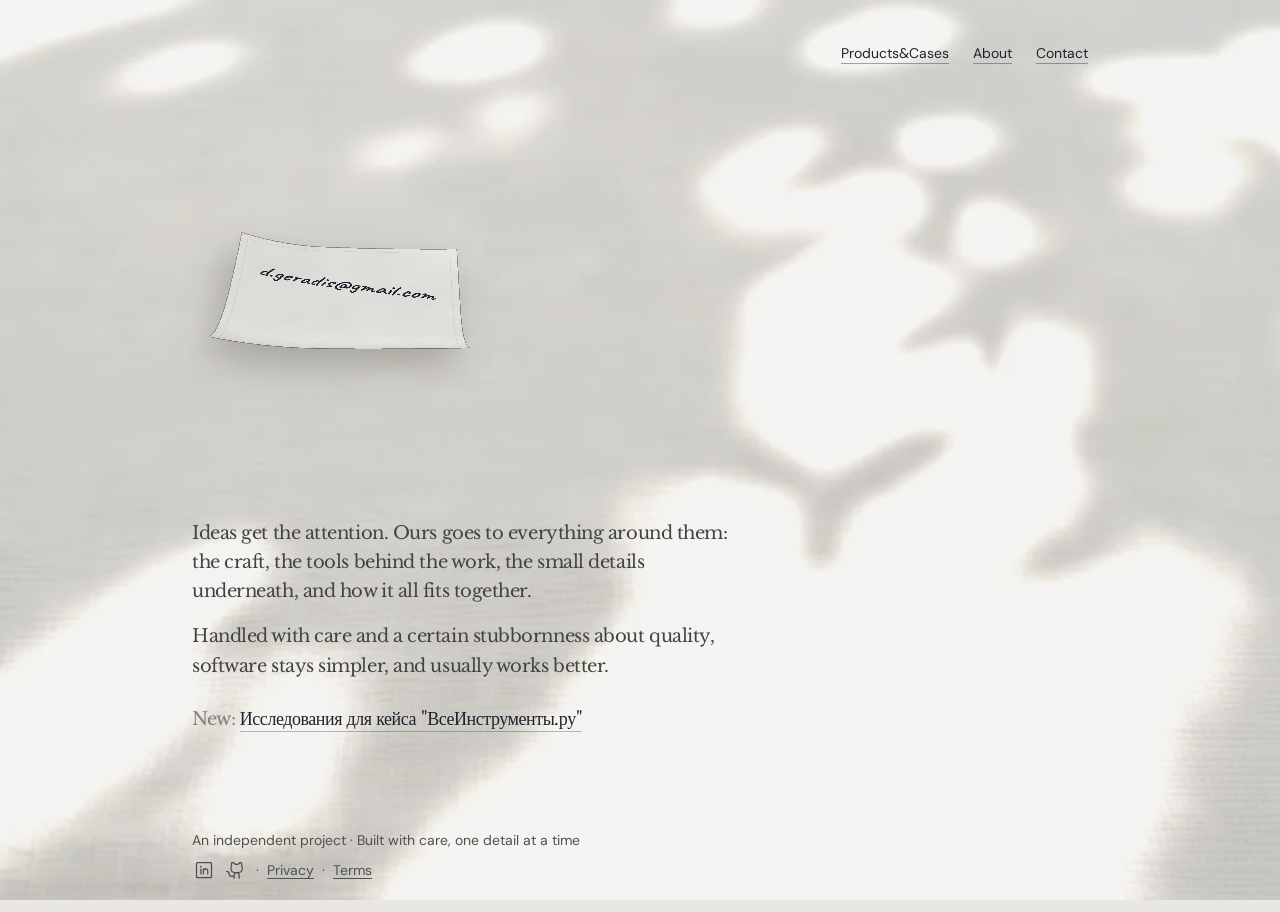
==== commit 97b61c95: "Update index.html" ====
--- a/index.html
+++ b/index.html
@@ -303,7 +303,7 @@
       </div>
       <p class="new-line">
         <span class="new-label">New:</span>
-        <a class="reveal-link" href="#">hello from Geradis — a first note taped to the wall</a>
+        <a class="reveal-link" href="#">Исследования для кейса "ВсеИнструменты.ру"</a>
       </p>
     </main>
 
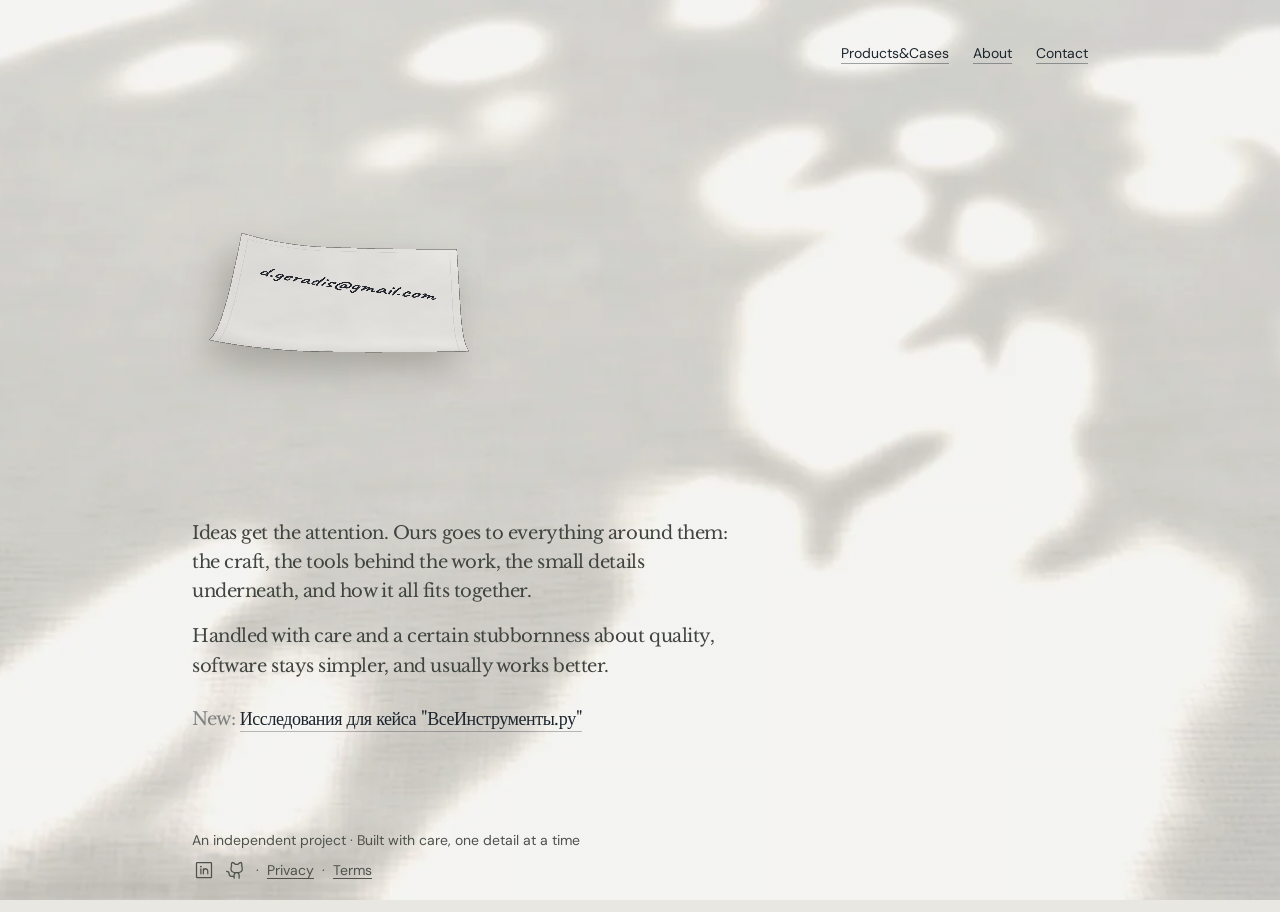
==== commit 7b1abc29: "Update index.html" ====
--- a/index.html
+++ b/index.html
@@ -303,7 +303,7 @@
       </div>
       <p class="new-line">
         <span class="new-label">New:</span>
-        <a class="reveal-link" href="#">Исследования для кейса "ВсеИнструменты.ру"</a>
+        <a class="reveal-link" href="gp/verstak/">Исследования для кейса "ВсеИнструменты.ру"</a>
       </p>
     </main>
 
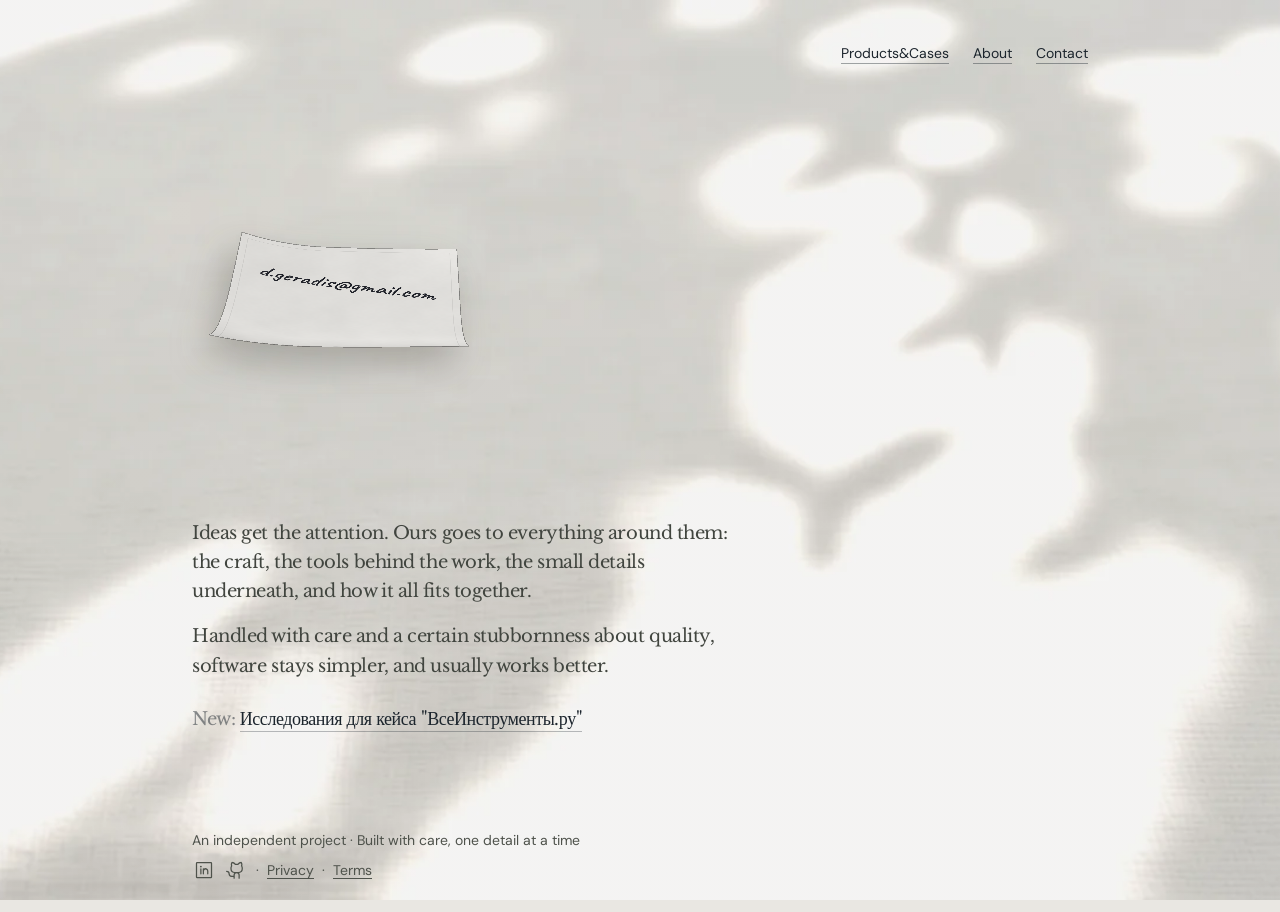
==== commit 683e006a: "Update index.html" ====
--- a/index.html
+++ b/index.html
@@ -6,17 +6,6 @@
   <meta name="color-scheme" content="light">
   <meta name="description" content="Geradis — an independent project. Our interest is in everything around the idea: the craft, the tools, the details underneath, and how it all fits together.">
   <title>Geradis</title>
-  <meta property="og:title" content="Geradis">
-  <meta property="og:description" content="An independent project. Our interest is in everything around the idea: the craft, the tools, the details underneath, and how it all fits together.">
-  <meta property="og:type" content="website">
-  <meta property="og:site_name" content="Geradis">
-  <meta property="og:image" content="assets/img/ogimage.png">
-  <meta property="og:image:width" content="1200">
-  <meta property="og:image:height" content="630">
-  <meta name="twitter:card" content="summary_large_image">
-  <meta name="twitter:title" content="Geradis">
-  <meta name="twitter:description" content="An independent project. Our interest is in everything around the idea: the craft, the tools, the details underneath, and how it all fits together.">
-  <meta name="twitter:image" content="assets/img/ogimage.png">
   <link rel="icon" href="favicon.ico" sizes="16x16 32x48">
   <link rel="icon" href="assets/img/favicon-32.png" sizes="32x32">
   <link rel="icon" href="assets/img/favicon-16.png" sizes="16x16">
@@ -209,8 +198,6 @@
       display: grid; gap: 16px;
       text-wrap: pretty;
     }
-    /* .lead-off — верхний абзац скрыт, но его место зарезервировано: нижний абзац не сдвигается */
-    .intro > .lead-off { visibility: hidden; }
     .new-line {
       margin-top: 24px; max-width: 32rem;
       font-family: var(--serif);
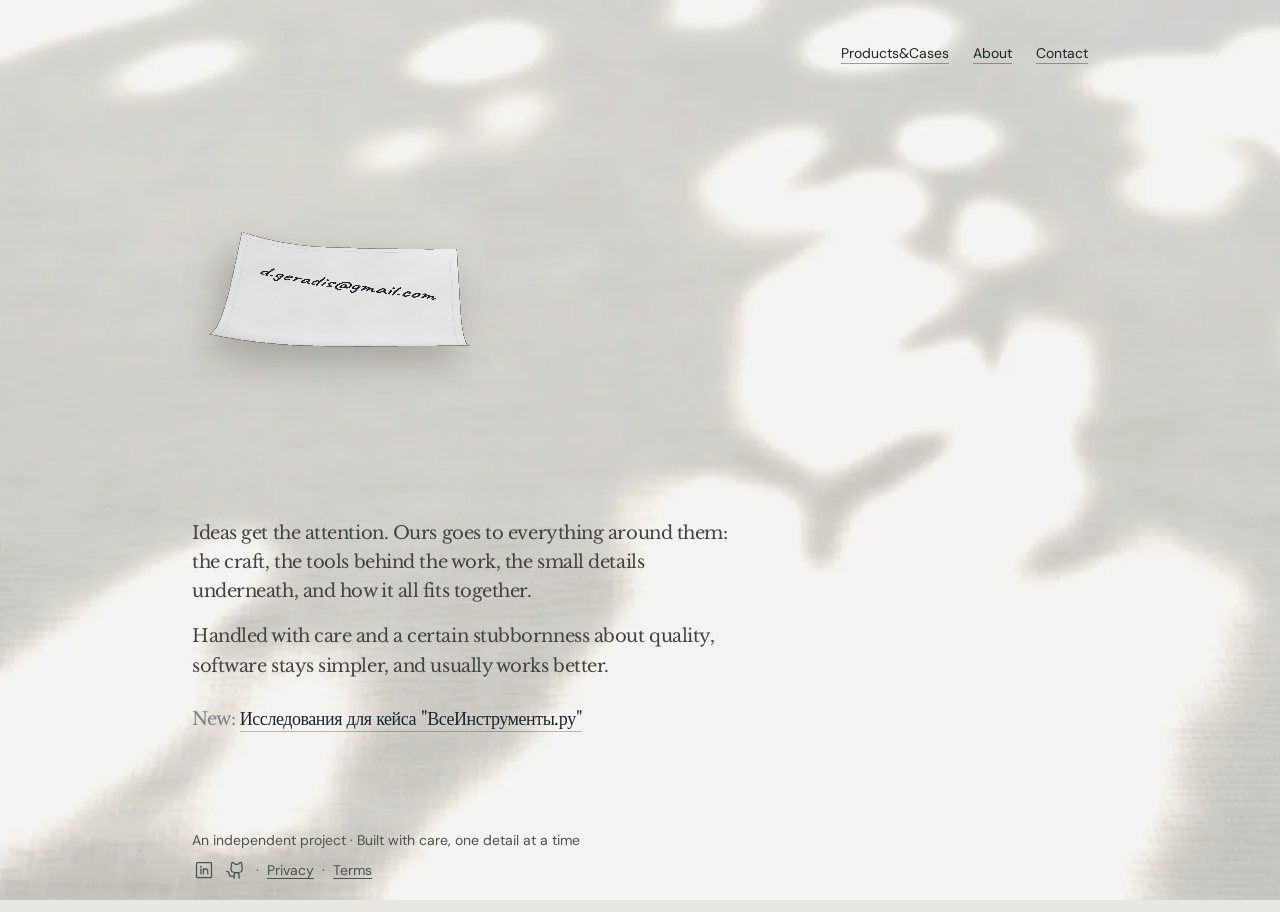
==== commit ac1cf499: "Update index.html" ====
--- a/index.html
+++ b/index.html
@@ -134,7 +134,7 @@
     .napkin-fallback {
       display: none;
       position: absolute; inset: 8%;
-      background: #f7f4ec;
+      background: #fcfcfd;
       box-shadow: -10px 14px 22px rgba(48, 42, 36, .18);
       font-family: var(--hand);
       font-weight: 600;
@@ -390,7 +390,7 @@
           }
 
           void main() {
-            vec3 base = vec3(0.972, 0.966, 0.952);
+            vec3 base = vec3(0.988, 0.988, 0.992);
             // плотная бумага: плавные разводы волокон — сглаженный шум без сетки
             // (высокочастотные «нити» sin(850) алиасили и выглядели как тюль)
             base *= 0.982 + 0.020 * vnoise(vUv * 6.5) + 0.013 * vnoise(vUv * 16.0 + 37.2);
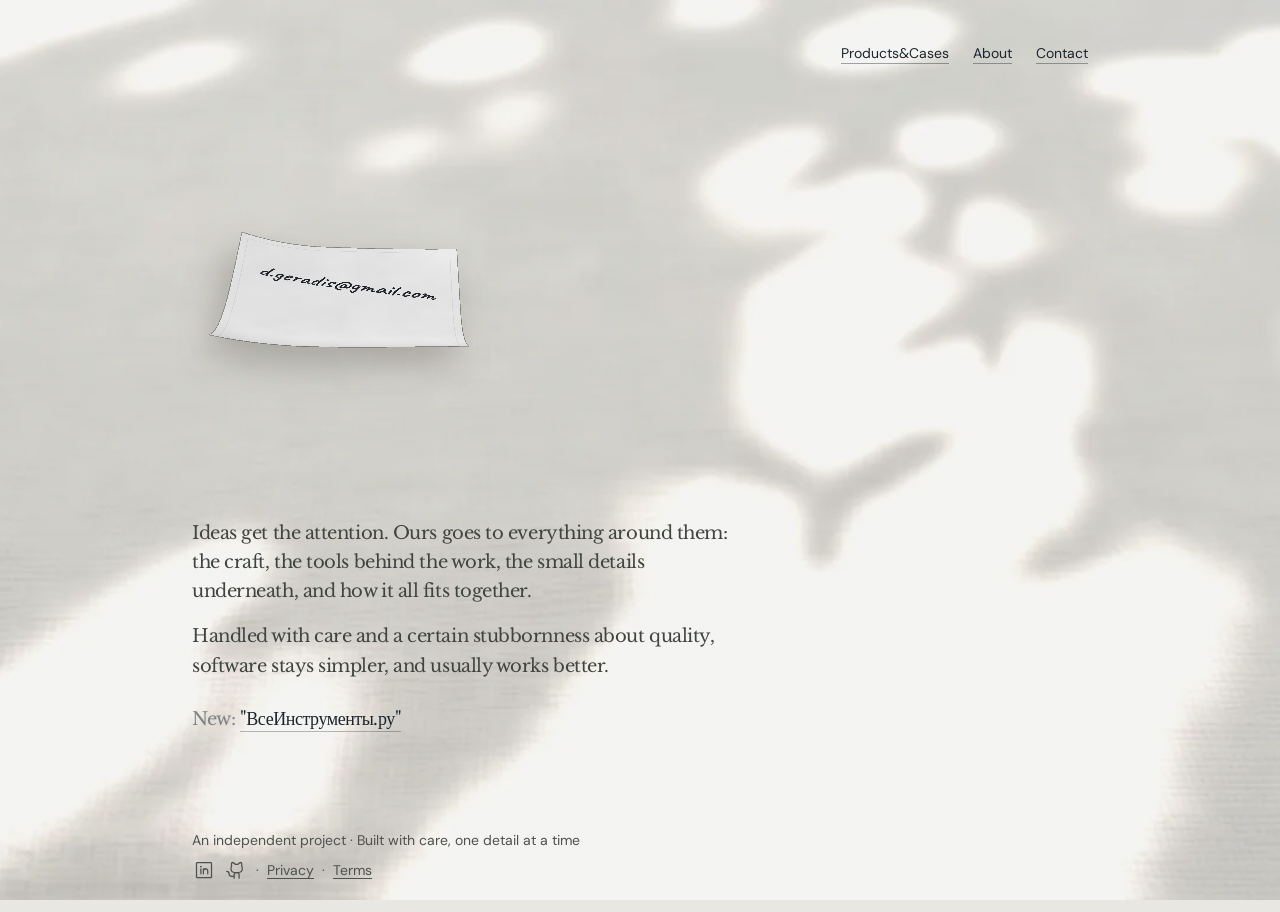
==== commit 010690fd: "Update index.html" ====
--- a/index.html
+++ b/index.html
@@ -290,7 +290,7 @@
       </div>
       <p class="new-line">
         <span class="new-label">New:</span>
-        <a class="reveal-link" href="gp/verstak/">Исследования для кейса "ВсеИнструменты.ру"</a>
+        <a class="reveal-link" href="gp/verstak/">"ВсеИнструменты.ру"</a>
       </p>
     </main>
 
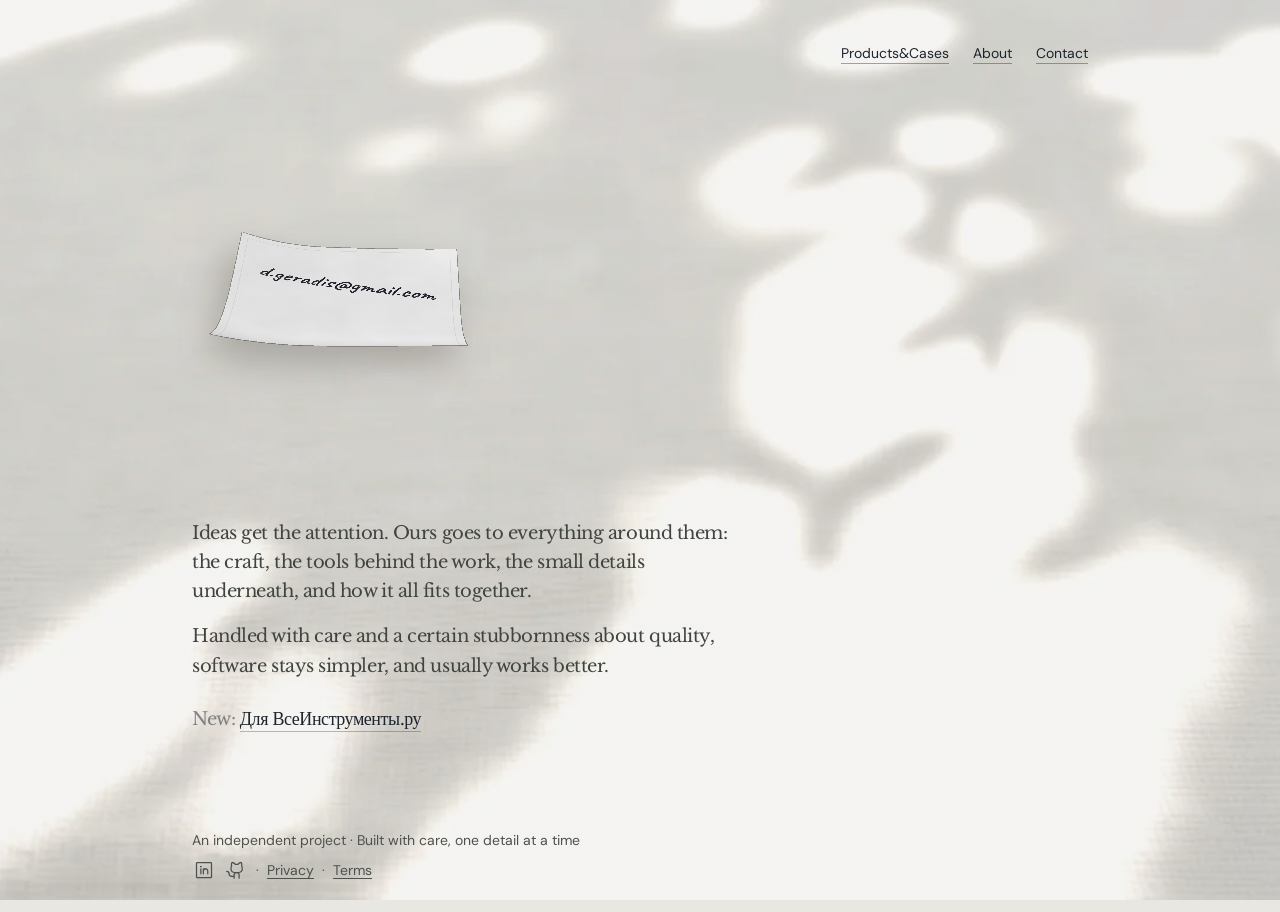
==== commit 15f3c95e: "Update index.html" ====
--- a/index.html
+++ b/index.html
@@ -290,7 +290,7 @@
       </div>
       <p class="new-line">
         <span class="new-label">New:</span>
-        <a class="reveal-link" href="gp/verstak/">"ВсеИнструменты.ру"</a>
+        <a class="reveal-link" href="gp/verstak/">Для ВсеИнструменты.ру</a>
       </p>
     </main>
 
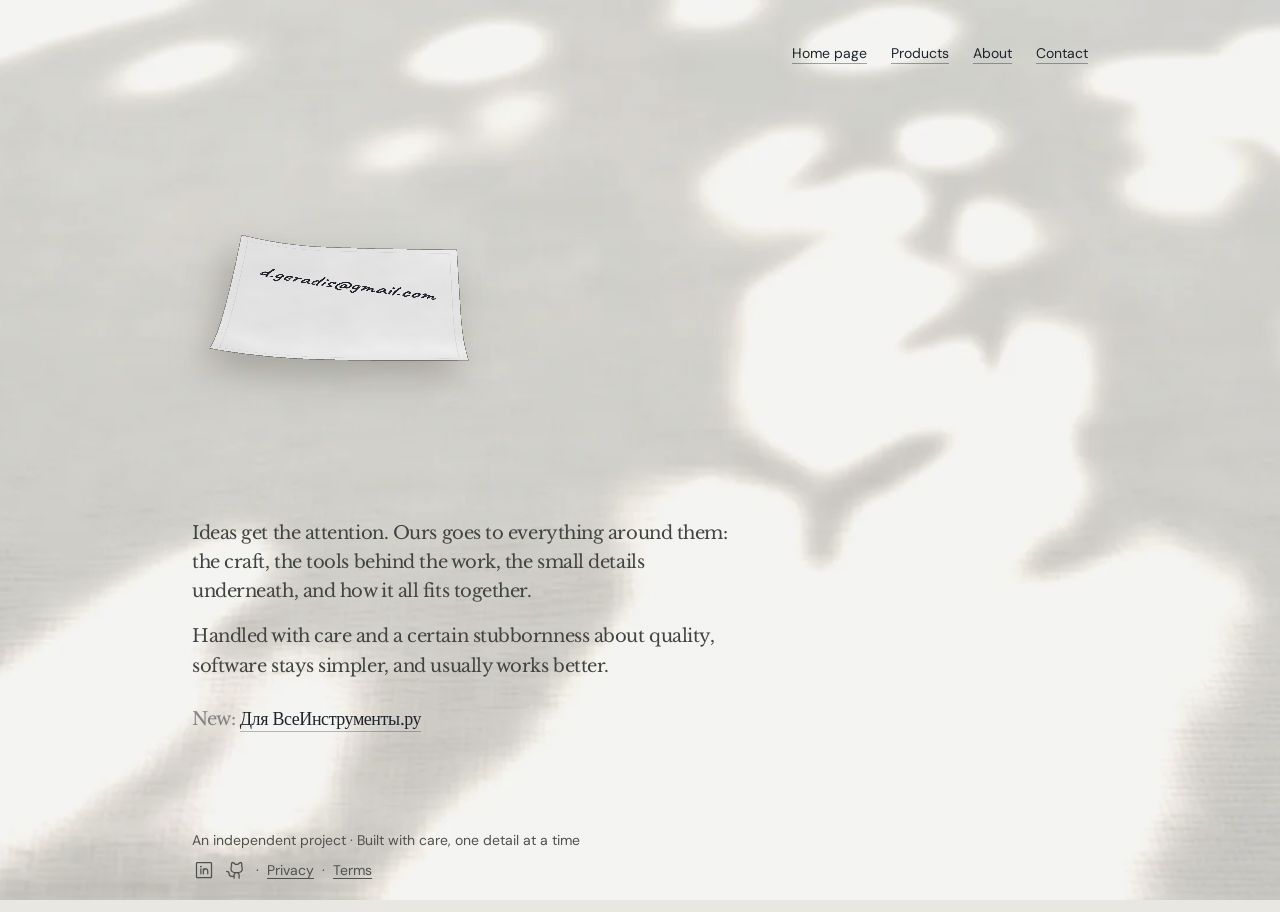
==== commit 71de1528: "Update index.html" ====
--- a/index.html
+++ b/index.html
@@ -250,6 +250,8 @@
         margin-left: max(26px, env(safe-area-inset-left));
         margin-right: max(26px, env(safe-area-inset-right));
       }
+      nav { gap: 12px; font-size: 13px; }
+      .animated-link > span:first-child { white-space: nowrap; }
       main { padding: 128px 0; }
       .napkin { width: 267.3px; margin-left: 5px; margin-bottom: 52px; }
     }
@@ -268,7 +270,8 @@
   <div class="page">
     <header>
       <nav aria-label="Main navigation">
-        <a class="animated-link" href="#products"><span>Products&amp;Cases</span></a>
+        <a class="animated-link" href="index.html"><span>Home page</span></a>
+        <a class="animated-link" href="#products"><span>Products</span></a>
         <a class="animated-link" href="#about"><span>About</span></a>
         <a class="animated-link" href="#" id="contact-copy" aria-label="Скопировать d.geradis@gmail.com в буфер обмена">
           <span>Contact</span>
